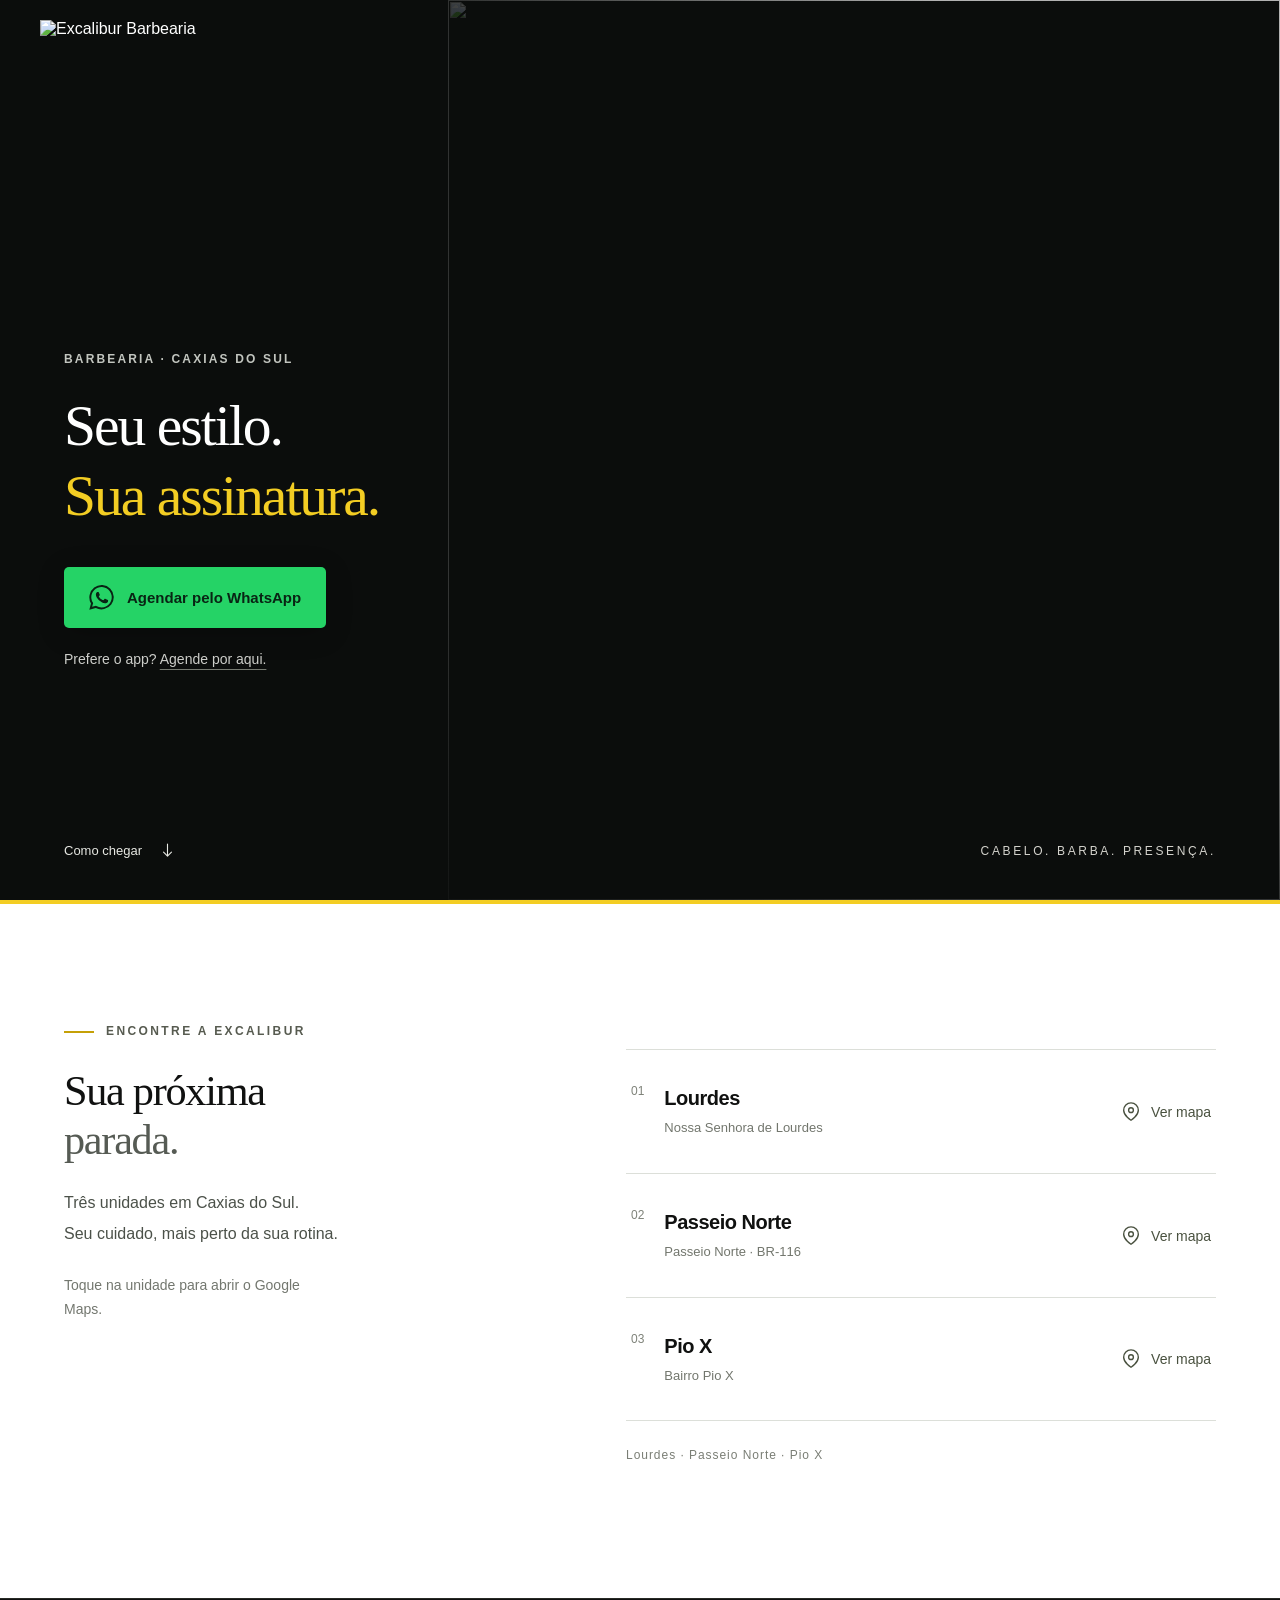
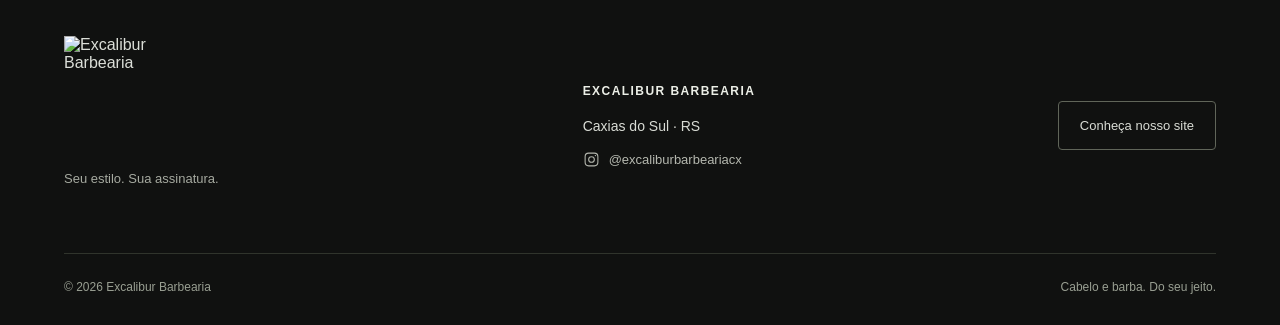
==== excalibur/bio/index.html @ 22dc63bc "Adicionar arquivos excalibur/bio" ====
<!doctype html>
<html lang="pt-BR">
<head>
  <meta charset="utf-8">
  <meta name="viewport" content="width=device-width, initial-scale=1">
  <meta name="theme-color" content="#101110">
  <meta name="description" content="Seu estilo. Sua assinatura. Agende na Excalibur pelo WhatsApp ou aplicativo e encontre nossas unidades em Caxias do Sul.">
  <meta name="robots" content="noindex, nofollow">
  <title>Excalibur Barbearia · Seu próximo horário</title>
  <link rel="icon" type="image/svg+xml" href="data:image/svg+xml,%3Csvg xmlns='http://www.w3.org/2000/svg' viewBox='0 0 40 40'%3E%3Crect width='40' height='40' rx='8' fill='%23101110'/%3E%3Cpath d='M20 5v30M12 14h16M17 6h6M17 31l3 4 3-4' fill='none' stroke='%23f3c719' stroke-width='3'/%3E%3C/svg%3E">
  <link rel="preload" href="./assets/cinzel-latin.woff2" as="font" type="font/woff2" crossorigin>
  <link rel="preload" href="./assets/montserrat-latin.woff2" as="font" type="font/woff2" crossorigin>
  <link rel="preload" href="./assets/hero.webp" as="image" fetchpriority="high">
  <link rel="stylesheet" href="./styles.css?v=2">
  <script src="./app.js" defer></script>
</head>
<body>
  <a class="skip-link" href="#agendar">Ir para agendamento</a>
  <svg class="icon-definitions" xmlns="http://www.w3.org/2000/svg" aria-hidden="true"><defs>
    <symbol id="icon-whatsapp" viewBox="0 0 24 24"><path d="M20.5 3.5A11.8 11.8 0 0 0 1.9 17.7L.3 23.7l6.2-1.6A11.8 11.8 0 0 0 20.5 3.5Zm-8.4 18a9.8 9.8 0 0 1-5-1.4l-.4-.2-3.7 1 1-3.6-.3-.4a9.8 9.8 0 1 1 8.4 4.6Zm5.4-7.3c-.3-.2-1.7-.8-1.9-.9-.3-.1-.5-.2-.7.1-.2.3-.7.9-.9 1-.2.2-.3.2-.6.1-.3-.2-1.2-.5-2.3-1.4-.8-.7-1.4-1.6-1.6-1.9-.1-.3 0-.4.1-.5l.4-.5.3-.5c.1-.2 0-.4 0-.5l-.9-2.1c-.2-.5-.4-.4-.6-.4h-.5c-.2 0-.5.1-.7.3-.3.3-1 1-1 2.4s1 2.7 1.1 2.9c.2.2 2 3.2 5 4.4.7.3 1.3.5 1.7.6.7.2 1.3.2 1.8.1.6-.1 1.7-.7 2-1.4.2-.7.2-1.3.1-1.4-.1-.2-.3-.2-.6-.4Z" fill="currentColor"/></symbol>
    <symbol id="icon-pin" viewBox="0 0 24 24"><path d="M20 10c0 6-8 11-8 11S4 16 4 10a8 8 0 1 1 16 0Z" fill="none" stroke="currentColor" stroke-width="1.5"/><circle cx="12" cy="10" r="2.6" fill="none" stroke="currentColor" stroke-width="1.5"/></symbol>
    <symbol id="icon-down" viewBox="0 0 24 24"><path d="M12 4v15m-5-5 5 5 5-5" fill="none" stroke="currentColor" stroke-width="1.4" stroke-linecap="round" stroke-linejoin="round"/></symbol>
    <symbol id="icon-instagram" viewBox="0 0 24 24"><rect x="3" y="3" width="18" height="18" rx="5" fill="none" stroke="currentColor" stroke-width="1.5"/><circle cx="12" cy="12" r="4" fill="none" stroke="currentColor" stroke-width="1.5"/><circle cx="17.5" cy="6.5" r="1" fill="currentColor"/></symbol>
  </defs></svg>

  <main>
    <section class="hero" id="inicio" aria-labelledby="hero-title">
      <div class="hero-photo" aria-hidden="true"><img src="./assets/hero.webp" width="1024" height="1536" fetchpriority="high" alt=""></div>
      <div class="hero-shade" aria-hidden="true"></div>
      <div class="hero-inner">
        <div class="brand"><img class="brand-logo" src="./assets/logo.webp" width="400" height="400" alt="Excalibur Barbearia"></div>
        <div class="hero-copy" id="agendar">
          <p class="eyebrow hero-eyebrow">BARBEARIA · CAXIAS DO SUL</p>
          <h1 id="hero-title">Seu estilo.<br><span>Sua assinatura.</span></h1>
          <a class="button button-whatsapp" href="https://wa.me/5554991654498?text=Oi%21%20Gostaria%20de%20agendar%20um%20hor%C3%A1rio%21" target="_blank" rel="noopener noreferrer"><svg class="icon" aria-hidden="true"><use href="#icon-whatsapp"/></svg><span>Agendar pelo WhatsApp</span></a>
          <a class="app-link" href="https://cashbarber.com.br/excaliburbarbearia" target="_blank" rel="noopener noreferrer">Prefere o app? <span>Agende por aqui.</span></a>
        </div>
        <a class="scroll-cue" href="#unidades"><span>Como chegar</span><svg class="icon" aria-hidden="true"><use href="#icon-down"/></svg></a>
        <div class="hero-caption" aria-hidden="true">CABELO. BARBA. PRESENÇA.</div>
      </div>
    </section>

    <section class="locations" id="unidades" aria-labelledby="locations-title">
      <div class="locations-inner">
        <div class="locations-intro reveal">
          <p class="eyebrow"><span class="yellow-line" aria-hidden="true"></span>ENCONTRE A EXCALIBUR</p>
          <h2 id="locations-title">Sua próxima<br><span>parada.</span></h2>
          <p class="locations-description">Três unidades em Caxias do Sul.<br>Seu cuidado, mais perto da sua rotina.</p>
          <p class="map-instruction">Toque na unidade para abrir o Google Maps.</p>
        </div>
        <div class="location-list reveal">
          <a class="location-card" href="https://www.google.com/maps/search/?api=1&amp;query=Excalibur+Barbearia+Lourdes+Caxias+do+Sul" target="_blank" rel="noopener noreferrer" aria-label="Abrir Excalibur Lourdes no Google Maps">
            <span class="location-number" aria-hidden="true">01</span><span class="location-text"><span class="location-name">Lourdes</span><span class="location-detail">Nossa Senhora de Lourdes</span></span><span class="map-mark"><svg class="icon" aria-hidden="true"><use href="#icon-pin"/></svg><span>Ver mapa</span></span>
          </a>
          <a class="location-card" href="https://www.google.com/maps/search/?api=1&amp;query=Excalibur+Barbearia+Passeio+Norte+Caxias+do+Sul" target="_blank" rel="noopener noreferrer" aria-label="Abrir Excalibur Passeio Norte no Google Maps">
            <span class="location-number" aria-hidden="true">02</span><span class="location-text"><span class="location-name">Passeio Norte</span><span class="location-detail">Passeio Norte · BR-116</span></span><span class="map-mark"><svg class="icon" aria-hidden="true"><use href="#icon-pin"/></svg><span>Ver mapa</span></span>
          </a>
          <a class="location-card" href="https://www.google.com/maps/search/?api=1&amp;query=Excalibur+Barbearia+Pio+X+Caxias+do+Sul" target="_blank" rel="noopener noreferrer" aria-label="Abrir Excalibur Pio X no Google Maps">
            <span class="location-number" aria-hidden="true">03</span><span class="location-text"><span class="location-name">Pio X</span><span class="location-detail">Bairro Pio X</span></span><span class="map-mark"><svg class="icon" aria-hidden="true"><use href="#icon-pin"/></svg><span>Ver mapa</span></span>
          </a>
          <p class="location-note">Lourdes · Passeio Norte · Pio X</p>
        </div>
      </div>
    </section>
  </main>

  <footer class="footer">
    <div class="footer-inner">
      <div class="footer-brand"><img src="./assets/logo.webp" width="400" height="400" alt="Excalibur Barbearia" loading="lazy"><p>Seu estilo. Sua assinatura.</p></div>
      <div class="footer-contact"><p class="eyebrow">EXCALIBUR BARBEARIA</p><p>Caxias do Sul · RS</p><a href="https://www.instagram.com/excaliburbarbeariacx/" target="_blank" rel="noopener noreferrer"><svg class="icon" aria-hidden="true"><use href="#icon-instagram"/></svg>@excaliburbarbeariacx</a></div>
      <a class="website-link" href="../" target="_blank" rel="noopener noreferrer">Conheça nosso site</a>
      <div class="footer-bottom"><span>© <span id="year">2026</span> Excalibur Barbearia</span><span>Cabelo e barba. Do seu jeito.</span></div>
    </div>
  </footer>

  <nav class="floating-actions" aria-label="Atalhos de atendimento" inert>
    <a class="floating-plans" href="../#clube" target="_blank" rel="noopener noreferrer" aria-label="Ver planos do Clube Excalibur">Ver planos</a>
    <a class="floating-whatsapp" href="https://wa.me/5554991654498?text=Oi%21%20Gostaria%20de%20agendar%20um%20hor%C3%A1rio%21" target="_blank" rel="noopener noreferrer" aria-label="Agendar pelo WhatsApp"><svg class="icon" aria-hidden="true"><use href="#icon-whatsapp"/></svg></a>
  </nav>
</body>
</html>
---- excalibur/bio/styles.css ----
@font-face{font-family:Cinzel;src:url('./assets/cinzel-latin.woff2') format('woff2');font-style:normal;font-weight:400 900;font-display:swap}
@font-face{font-family:Montserrat;src:url('./assets/montserrat-latin.woff2') format('woff2');font-style:normal;font-weight:100 900;font-display:swap}
:root{--ink:#101110;--yellow:#f3cd23;--white:#fff;--green:#25d366;--muted:#a4a5a1;--body:'Montserrat',Arial,sans-serif;--display:'Cinzel',Georgia,serif;color-scheme:light}
*{box-sizing:border-box}html{scroll-behavior:smooth;scroll-padding-top:0}body{margin:0;background:var(--ink);color:var(--ink);font-family:var(--body);font-size:16px;-webkit-font-smoothing:antialiased}a{color:inherit;text-decoration:none}button,a{-webkit-tap-highlight-color:transparent}img{max-width:100%;height:auto;display:block}a:focus-visible{outline:3px solid var(--yellow);outline-offset:6px}.icon{width:24px;height:24px;flex:none}.icon-definitions{position:absolute;width:0;height:0;overflow:hidden}.skip-link{position:fixed;top:12px;left:12px;background:var(--yellow);padding:16px;z-index:100;transform:translateY(-160%)}.skip-link:focus{transform:none}.eyebrow{font-size:.75rem;line-height:1.6;font-weight:600;letter-spacing:.2em;margin:0}.hero{position:relative;min-height:760px;height:100svh;overflow:hidden;background:#0b0d0c;color:white}.hero-photo{position:absolute;top:0;right:0;height:100%;width:65%}.hero-photo img{width:100%;height:100%;object-fit:cover;object-position:50% 65%}.hero-shade{position:absolute;inset:0;background:linear-gradient(90deg,#0b0d0c 0%,#0b0d0cf5 24%,#0b0d0c8a 49%,#0b0d0c00 73%),linear-gradient(0deg,#0b0d0cc9 0%,transparent 34%,#0b0d0c14 100%)}.hero-inner{position:relative;max-width:1280px;height:100%;min-height:760px;margin:auto;padding:20px 64px 75px;display:flex;flex-direction:column;align-items:flex-start}.brand{width:220px;margin-left:-24px;flex-shrink:0;mix-blend-mode:screen}.brand-logo{width:100%;height:auto;object-fit:contain;mix-blend-mode:normal}.hero-copy{margin:auto 0;max-width:640px;padding:0 0 24px}.hero-eyebrow{color:#c2c5bf;letter-spacing:.18em;margin-bottom:22px}.hero h1{font-family:var(--display);font-size:clamp(2.8rem,4.5vw,4.4rem);line-height:1.2;font-weight:500;letter-spacing:-.035em;margin:0 0 37px}.hero h1 span{color:var(--yellow)}.button{display:flex;align-items:center;justify-content:center;gap:13px;border-radius:5px;font-size:.9375rem;font-weight:600;min-height:60px;padding:18px 25px;width:fit-content;transition:background .25s,transform .25s,box-shadow .25s}.button-whatsapp{background:var(--green);color:#092414;box-shadow:0 5px 28px #0003}.button-whatsapp:hover{background:#42df7c;transform:translateY(-2px);box-shadow:0 10px 32px #0005}.button-whatsapp .icon{width:25px;height:25px}.app-link{font-size:.875rem;display:inline-block;color:#cdceca;padding:21px 0;line-height:1.5}.app-link span{text-decoration:underline;text-underline-offset:5px;text-decoration-color:#777b72}.app-link:hover{color:white}.scroll-cue{position:absolute;bottom:28px;left:64px;display:flex;align-items:center;gap:16px;min-height:44px;font-size:.8125rem;font-weight:500;color:#e7e8e3;animation:breathe 3.4s ease-in-out infinite}.scroll-cue:hover{animation:none;opacity:1}.scroll-cue .icon{width:19px;height:25px}.hero-caption{position:absolute;right:64px;bottom:42px;font-size:.6875rem;letter-spacing:.22em;color:#d4d3cd}.locations{position:relative;background:#fff;scroll-margin-top:0;border-top:4px solid var(--yellow)}.locations-inner{max-width:1280px;margin:auto;padding:118px 64px 124px;display:grid;grid-template-columns:1fr 1.25fr;gap:90px}.locations .eyebrow{color:#575b50;display:flex;align-items:center;gap:12px;font-size:.6875rem}.yellow-line{display:inline-block;width:30px;height:2px;background:#c5a007}.locations h2{font-family:var(--display);font-weight:500;font-size:clamp(2.3rem,3.3vw,3.3rem);line-height:1.15;letter-spacing:-.03em;margin:26px 0 24px}.locations h2 span{color:#565b54}.locations-description{font-size:1rem;line-height:1.9;color:#4b5149;margin:0 0 25px}.map-instruction{font-size:.875rem;line-height:1.7;color:#73776f;max-width:270px}.location-list{padding-top:27px}.location-card{position:relative;display:flex;align-items:center;gap:20px;min-height:124px;padding:28px 5px;border-top:1px solid #dcdfd9;transition:background .28s,padding .28s}.location-card:last-of-type{border-bottom:1px solid #dcdfd9}.location-card:before{content:'';position:absolute;left:0;top:-1px;width:0;height:2px;background:var(--yellow);transition:width .35s}.location-card:hover{background:#fafbf8;padding-left:16px;padding-right:12px}.location-card:hover:before{width:100%}.location-number{align-self:flex-start;margin-top:6px;font-size:.75rem;color:#7e8279;font-weight:500}.location-text{flex:1}.location-name{display:block;font-size:1.25rem;font-weight:600;letter-spacing:-.025em;line-height:1.5}.location-detail{display:block;font-size:.8125rem;line-height:1.7;color:#72766d;margin-top:4px}.map-mark{display:flex;align-items:center;gap:9px;color:#49513f}.map-mark span{font-size:.75rem;white-space:nowrap}.map-mark .icon{width:22px;height:22px}.location-note{font-size:.6875rem;letter-spacing:.08em;color:#7a7e75;margin-top:27px}.footer{background:var(--ink);color:#d9dcd5;border-top:1px solid #282b26}.footer-inner{max-width:1280px;margin:auto;padding:52px 64px 28px;display:grid;grid-template-columns:1.1fr 1fr auto;align-items:center;gap:40px}.footer-brand img{width:128px;height:auto;object-fit:contain;margin:-15px 0 -5px;mix-blend-mode:screen}.footer-brand p{font-size:.8125rem;color:#a6aaa0;margin-top:12px}.footer-contact .eyebrow{color:#ecefe7;font-size:.75rem;letter-spacing:.12em}.footer-contact p:not(.eyebrow){font-size:.875rem;line-height:1.6;margin:14px 0}.footer-contact a{display:flex;align-items:center;gap:9px;font-size:.8125rem;color:#b5b8af}.footer-contact a:hover{color:var(--yellow)}.footer-contact .icon{width:17px;height:17px}.website-link{border:1px solid #606559;border-radius:4px;padding:16px 21px;font-size:.8125rem;transition:color .25s,border-color .25s}.website-link:hover{border-color:var(--yellow);color:var(--yellow)}.footer-bottom{grid-column:1/-1;display:flex;justify-content:space-between;border-top:1px solid #30342c;padding-top:23px;font-size:.75rem;line-height:1.7;color:#999f92;margin-top:14px}.floating-actions{position:fixed;right:max(22px,env(safe-area-inset-right));bottom:max(24px,env(safe-area-inset-bottom));z-index:20;display:flex;align-items:flex-end;flex-direction:column;gap:12px;opacity:0;visibility:hidden;transform:translateY(14px);transition:opacity .28s,transform .28s,visibility .28s;pointer-events:none}.floating-actions.is-visible{opacity:1;visibility:visible;transform:none;pointer-events:auto}.floating-plans{font-size:.75rem;line-height:1.4;font-weight:600;padding:13px 17px;border-radius:24px;background:#151912;color:white;border:1px solid #464e3b;box-shadow:0 4px 20px #0002;transition:background .2s}.floating-plans:hover{background:#343b2b}.floating-whatsapp{display:flex;align-items:center;justify-content:center;width:64px;height:64px;background:var(--green);color:#062911;border-radius:50%;box-shadow:0 6px 24px #05251435;border:1px solid #ffffff38;transition:transform .2s,background .2s}.floating-whatsapp .icon{width:31px;height:31px}.floating-whatsapp:hover{transform:translateY(-3px);background:#42df7c}.motion-ready .reveal{opacity:0;transform:translateY(18px);transition:opacity .75s ease,transform .75s ease}.motion-ready .reveal.is-revealed{opacity:1;transform:none}@keyframes breathe{0%,100%{opacity:.95}50%{opacity:.58}}
@media(min-width:1500px){.hero-photo{width:61%;}.hero-photo img{object-position:50% 62%}.hero-inner{max-width:1440px}}
@media(max-width:1000px) and (min-width:701px){.hero-inner{padding-left:44px;padding-right:44px}.hero-copy{max-width:490px}.hero-photo{width:76%}.hero-shade{background:linear-gradient(90deg,#0b0d0c 0%,#0b0d0cd0 28%,#0b0d0c30 80%),linear-gradient(0deg,#0b0d0cab,transparent 45%)}.scroll-cue{left:44px}.hero-caption{right:44px}.locations-inner{padding:85px 44px;gap:38px;grid-template-columns:.9fr 1.1fr}.map-mark span{display:none}.location-card{gap:14px}.footer-inner{padding-left:44px;padding-right:110px;grid-template-columns:1fr 1fr}.website-link{grid-column:2;justify-self:start}.footer-brand{grid-row:1/3}}
@media(max-width:700px){.hero{height:100svh;min-height:720px}.hero-inner{min-height:720px;padding:4px 26px 88px;align-items:center;justify-content:space-between}.hero-photo{width:100%;height:76%;top:0;right:0}.hero-photo img{object-position:50% 74%;opacity:.9}.hero-shade{background:linear-gradient(180deg,#080c0a82 0%,#080c0a12 25%,#080c0a0a 44%,#0b0d0ca6 63%,#0b0d0c 76%)}.brand{width:172px;margin:0;z-index:1}.brand-logo{filter:none}.hero-copy{margin:0;padding:0;text-align:center;max-width:440px;width:100%}.hero-eyebrow{display:none}.hero h1{font-size:clamp(1.9rem,7.4vw,2.65rem);line-height:1.22;letter-spacing:-.035em;margin:0 0 25px}.hero h1 span{color:var(--white)}.button{width:100%;min-height:57px;font-size:.875rem;border-radius:5px;padding:16px 13px;gap:11px}.button-whatsapp{color:#062d15}.app-link{font-size:.8125rem;padding:18px 0 0;line-height:1.6}.scroll-cue{left:50%;transform:translateX(-50%);bottom:17px;flex-direction:column;gap:0;font-size:.6875rem;letter-spacing:.08em;min-height:48px}.scroll-cue .icon{height:24px;width:18px}.hero-caption{display:none}.locations-inner{padding:70px 26px 95px;grid-template-columns:1fr;gap:30px}.locations .eyebrow{font-size:.625rem;letter-spacing:.17em}.locations h2{font-size:2.5rem;line-height:1.13;margin:24px 0 22px}.locations-description{font-size:.9375rem;line-height:1.85;margin:0 0 18px}.map-instruction{font-size:.8125rem;max-width:265px;margin:0;line-height:1.8}.location-list{padding-top:0}.location-card{min-height:113px;gap:14px;padding:24px 2px}.location-number{font-size:.6875rem}.location-name{font-size:1.125rem}.location-detail{font-size:.75rem}.map-mark{padding-right:2px}.map-mark span{display:none}.location-note{font-size:.625rem;letter-spacing:.05em;padding-right:75px;line-height:1.7}.footer-inner{padding:33px 26px 135px;grid-template-columns:1fr;gap:30px;align-items:start}.footer-brand img{width:130px;margin-left:-8px;margin-top:-8px}.footer-brand p{font-size:.8125rem;margin-top:8px}.footer-contact{padding-right:70px}.footer-contact .eyebrow{font-size:.6875rem}.footer-contact a{font-size:.75rem}.website-link{width:fit-content;font-size:.8125rem;padding:15px 20px}.footer-bottom{grid-column:auto;display:flex;flex-direction:column;gap:6px;font-size:.6875rem;margin:8px 0 0;padding-top:24px}.floating-actions{right:16px;bottom:max(20px,env(safe-area-inset-bottom));gap:10px}.floating-whatsapp{width:59px;height:59px}.floating-whatsapp .icon{width:29px;height:29px}.floating-plans{font-size:.6875rem;padding:11px 13px}}
@media(max-width:370px){.hero-inner{padding-left:20px;padding-right:20px}.hero h1{font-size:1.85rem}.brand{width:160px}.locations-inner{padding-left:22px;padding-right:22px}.location-name{font-size:1.04rem}}
@media(prefers-reduced-motion:reduce){html{scroll-behavior:auto}*,*:before,*:after{animation:none!important;transition:none!important}.motion-ready .reveal{opacity:1;transform:none}}
/* Minimum readable sizes for supporting labels. */
.hero-caption{font-size:.75rem}.location-note{font-size:.75rem}.locations .eyebrow{font-size:.75rem}.map-mark span{font-size:.875rem}
@media(max-width:700px){.scroll-cue{font-size:.75rem}.locations .eyebrow{font-size:.75rem;letter-spacing:.12em}.map-instruction{font-size:.875rem}.location-number{font-size:.75rem}.location-detail{font-size:.875rem}.location-note{font-size:.75rem}.footer-contact .eyebrow{font-size:.75rem}.footer-contact a{font-size:.875rem}.footer-bottom{font-size:.75rem}.floating-plans{font-size:.75rem}}
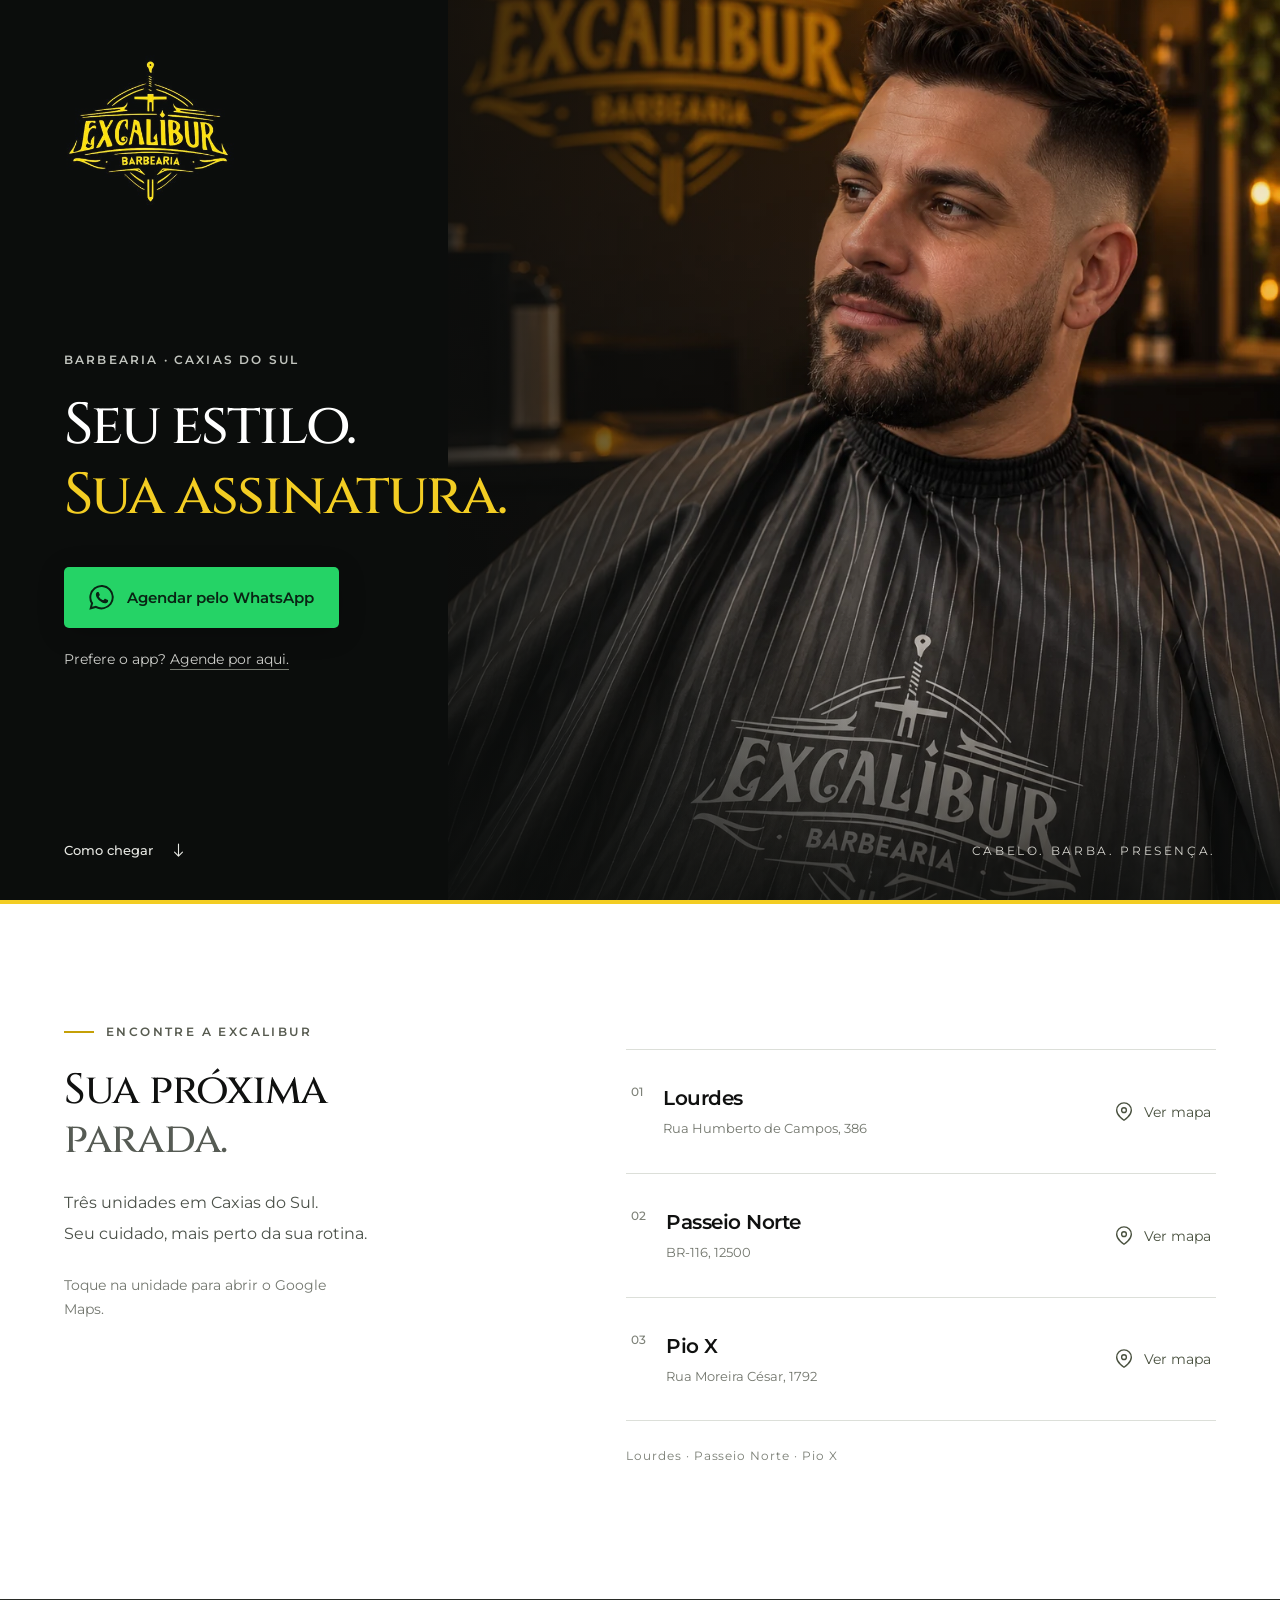
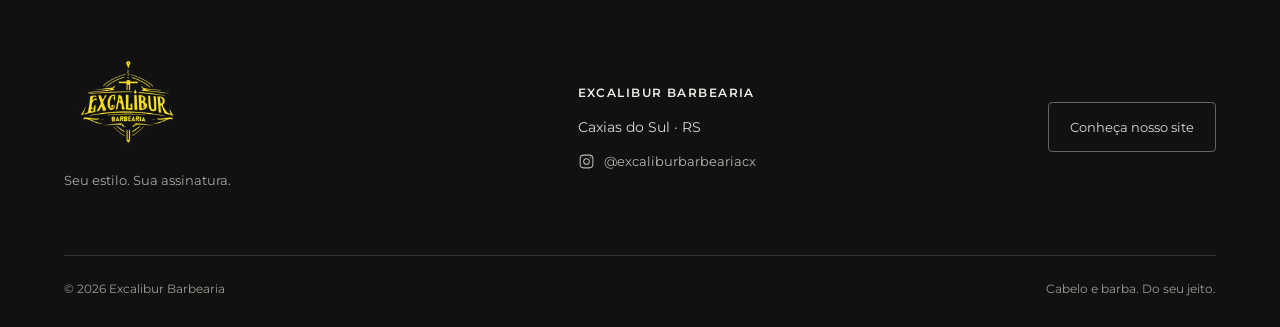
==== commit f14550c9: "Corrigir mapas diretos das unidades na bio" ====
--- a/excalibur/bio/index.html
+++ b/excalibur/bio/index.html
@@ -49,14 +49,14 @@
           <p class="map-instruction">Toque na unidade para abrir o Google Maps.</p>
         </div>
         <div class="location-list reveal">
-          <a class="location-card" href="https://www.google.com/maps/search/?api=1&amp;query=Excalibur+Barbearia+Lourdes+Caxias+do+Sul" target="_blank" rel="noopener noreferrer" aria-label="Abrir Excalibur Lourdes no Google Maps">
-            <span class="location-number" aria-hidden="true">01</span><span class="location-text"><span class="location-name">Lourdes</span><span class="location-detail">Nossa Senhora de Lourdes</span></span><span class="map-mark"><svg class="icon" aria-hidden="true"><use href="#icon-pin"/></svg><span>Ver mapa</span></span>
+          <a class="location-card" href="https://www.google.com/maps/place/Barbearia+Excalibur+Lourdes/@-29.1690399,-51.1648103,17z/data=!3m1!4b1!4m6!3m5!1s0x951ebd59b7a7d0dd:0x5d8b0ed892aa8990!8m2!3d-29.1690399!4d-51.1648103!16s%2Fg%2F11kpr4yxkv?entry=ttu&amp;g_ep=EgoyMDI2MTAwNi4wIKXMDSoASAFQAw%3D%3D" target="_blank" rel="noopener noreferrer" aria-label="Abrir Excalibur Lourdes no Google Maps">
+            <span class="location-number" aria-hidden="true">01</span><span class="location-text"><span class="location-name">Lourdes</span><span class="location-detail">Rua Humberto de Campos, 386</span></span><span class="map-mark"><svg class="icon" aria-hidden="true"><use href="#icon-pin"/></svg><span>Ver mapa</span></span>
           </a>
-          <a class="location-card" href="https://www.google.com/maps/search/?api=1&amp;query=Excalibur+Barbearia+Passeio+Norte+Caxias+do+Sul" target="_blank" rel="noopener noreferrer" aria-label="Abrir Excalibur Passeio Norte no Google Maps">
-            <span class="location-number" aria-hidden="true">02</span><span class="location-text"><span class="location-name">Passeio Norte</span><span class="location-detail">Passeio Norte · BR-116</span></span><span class="map-mark"><svg class="icon" aria-hidden="true"><use href="#icon-pin"/></svg><span>Ver mapa</span></span>
+          <a class="location-card" href="https://www.google.com/maps/place/Barbearia+Excalibur+Passeio+Norte/data=!4m7!3m6!1s0x951ebd7247ff40e3:0x503c78b09f24103b!8m2!3d-29.1221951!4d-51.1223016!16s%2Fg%2F11svj558g7!19sChIJ40D_R3K9HpUROxAkn7B4PFA?authuser=0&amp;hl=pt-BR&amp;g_ep=EgoyMDI2MTAwNi4wIJJjKgBIAVAD&amp;rclk=1" target="_blank" rel="noopener noreferrer" aria-label="Abrir Excalibur Passeio Norte no Google Maps">
+            <span class="location-number" aria-hidden="true">02</span><span class="location-text"><span class="location-name">Passeio Norte</span><span class="location-detail">BR-116, 12500</span></span><span class="map-mark"><svg class="icon" aria-hidden="true"><use href="#icon-pin"/></svg><span>Ver mapa</span></span>
           </a>
-          <a class="location-card" href="https://www.google.com/maps/search/?api=1&amp;query=Excalibur+Barbearia+Pio+X+Caxias+do+Sul" target="_blank" rel="noopener noreferrer" aria-label="Abrir Excalibur Pio X no Google Maps">
-            <span class="location-number" aria-hidden="true">03</span><span class="location-text"><span class="location-name">Pio X</span><span class="location-detail">Bairro Pio X</span></span><span class="map-mark"><svg class="icon" aria-hidden="true"><use href="#icon-pin"/></svg><span>Ver mapa</span></span>
+          <a class="location-card" href="https://www.google.com/maps/place/Barbearia+Excalibur+Pio+X/data=!4m7!3m6!1s0x951ea34526a406eb:0x9afbd638267972d1!8m2!3d-29.1585279!4d-51.1853607!16s%2Fg%2F11w7ndjrs6!19sChIJ6wakJkWjHpUR0XJ5JjjW-5o?authuser=0&amp;hl=pt-BR&amp;g_ep=EgoyMDI2MTAwNi4wIJJjKgBIAVAD&amp;rclk=1" target="_blank" rel="noopener noreferrer" aria-label="Abrir Excalibur Pio X no Google Maps">
+            <span class="location-number" aria-hidden="true">03</span><span class="location-text"><span class="location-name">Pio X</span><span class="location-detail">Rua Moreira César, 1792</span></span><span class="map-mark"><svg class="icon" aria-hidden="true"><use href="#icon-pin"/></svg><span>Ver mapa</span></span>
           </a>
           <p class="location-note">Lourdes · Passeio Norte · Pio X</p>
         </div>
